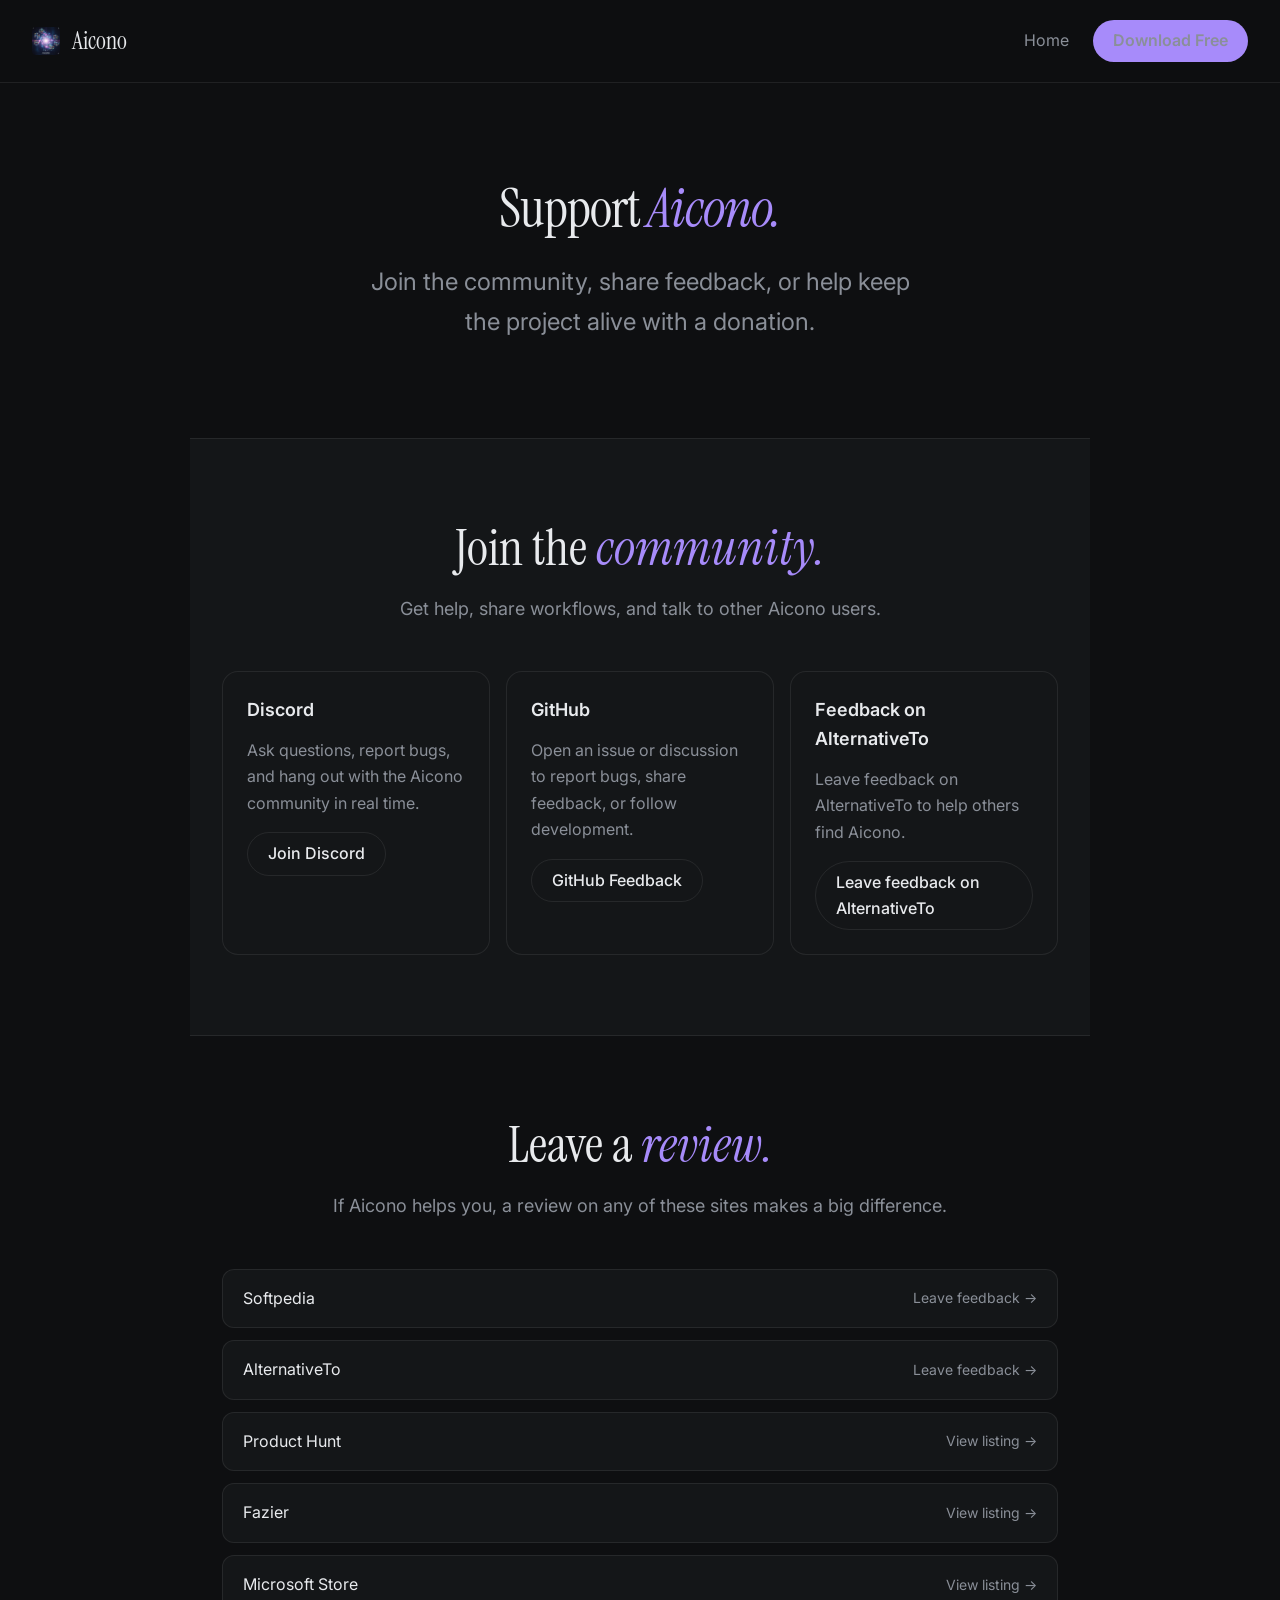
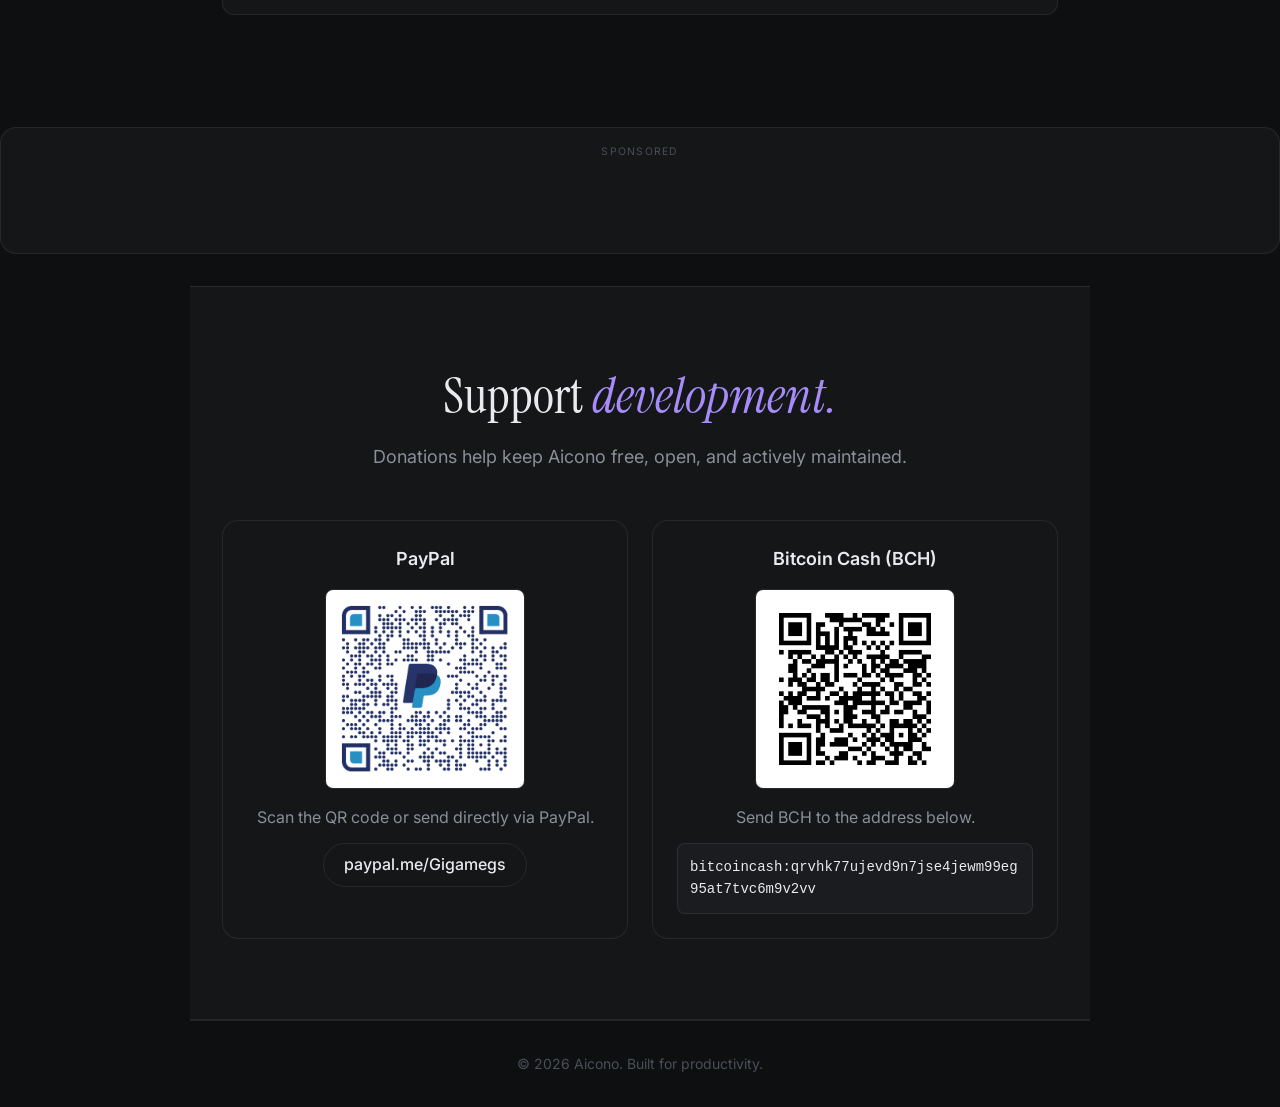
==== docs/support.html @ f2f0d13b "feat(landing): add support.html page; fix ad slots, discover grid, download URLs, main.png container" ====
<!DOCTYPE html>
<html lang="en" data-theme="dark">
<head>
<meta charset="UTF-8">
<meta name="viewport" content="width=device-width, initial-scale=1.0">

<!-- Google Ads -->
<script async src="https://pagead2.googlesyndication.com/pagead/js/adsbygoogle.js?client=ca-pub-6449563648591184"
     crossorigin="anonymous"></script>

  <title>Aicono: Support &amp; Donate</title>
<meta name="description" content="Support Aicono. Join the Discord community, leave a review, or donate via PayPal or Bitcoin Cash.">
  <link rel="icon" type="image/png" href="logo-3.png">
  <link rel="canonical" href="https://tetramatrix.github.io/Aicono/support.html">
  <meta name="robots" content="index, follow">
  <meta name="theme-color" content="#0e0f11">
<link rel="preconnect" href="https://fonts.googleapis.com">
<link rel="preconnect" href="https://fonts.gstatic.com" crossorigin>
<link href="https://fonts.googleapis.com/css2?family=Inter:wght@300..700&family=Instrument+Serif:ital@0;1&display=swap" rel="stylesheet">

<style>
:root, [data-theme="dark"] {
  --color-bg:             #0e0f11;
  --color-surface:        #141618;
  --color-surface-2:      #1a1c1f;
  --color-surface-3:      #202226;
  --color-border:         rgba(255,255,255,0.08);
  --color-text:           #e8eaed;
  --color-text-muted:     #8a8f98;
  --color-text-faint:     #4a4f58;
  --color-primary:        #A78BFA;
  --color-primary-hover:  #8B5CF6;
  --color-primary-dim:    rgba(167,139,250,0.12);
  --color-free:           #4ade80;
  --color-free-dim:       rgba(74,222,128,0.12);

  --font-display: 'Instrument Serif', Georgia, serif;
  --font-body: 'Inter', system-ui, sans-serif;

  --text-xs:   clamp(0.75rem, 0.7rem + 0.25vw, 0.875rem);
  --text-sm:   clamp(0.875rem, 0.8rem + 0.35vw, 1rem);
  --text-base: clamp(1rem, 0.95rem + 0.25vw, 1.125rem);
  --text-lg:   clamp(1.125rem, 1rem + 0.75vw, 1.5rem);
  --text-xl:   clamp(1.5rem, 1.2rem + 1.25vw, 2.25rem);
  --text-2xl:  clamp(2rem, 1.2rem + 2.5vw, 3.5rem);
  --text-hero: clamp(2rem, 1rem + 3vw, 3.5rem);

  --space-1: 0.25rem; --space-2: 0.5rem; --space-3: 0.75rem;
  --space-4: 1rem; --space-5: 1.25rem; --space-6: 1.5rem;
  --space-8: 2rem; --space-10: 2.5rem; --space-12: 3rem;
  --space-16: 4rem; --space-20: 5rem; --space-24: 6rem;

  --radius-sm: 0.375rem; --radius-md: 0.5rem; --radius-lg: 0.75rem;
  --radius-xl: 1rem; --radius-2xl: 1.5rem; --radius-full: 9999px;
}

[data-theme="light"] {
  --color-bg:             #f9fafb;
  --color-surface:        #ffffff;
  --color-surface-2:      #f3f4f6;
  --color-surface-3:      #e5e7eb;
  --color-border:         rgba(0,0,0,0.08);
  --color-text:           #111827;
  --color-text-muted:     #6b7280;
  --color-text-faint:     #9ca3af;
  --color-primary:        #7c3aed;
  --color-primary-hover:  #6d28d9;
  --color-primary-dim:    rgba(124,58,237,0.1);
  --color-free:           #16a34a;
  --color-free-dim:       rgba(22,163,74,0.1);
}

*, *::before, *::after { box-sizing: border-box; margin: 0; padding: 0; }
html { scroll-behavior: smooth; -webkit-font-smoothing: antialiased; }
body {
  min-height: 100dvh;
  font-family: var(--font-body);
  font-size: var(--text-base);
  color: var(--color-text);
  background: var(--color-bg);
  line-height: 1.6;
  overflow-x: hidden;
}
img { display: block; max-width: 100%; height: auto; }
ul { list-style: none; }
a { color: var(--color-primary); text-decoration: none; }
a:hover { color: var(--color-primary-hover); }

/* ── NAV ── */
nav {
  display: flex;
  align-items: center;
  justify-content: space-between;
  padding: var(--space-5) var(--space-8);
  border-bottom: 1px solid var(--color-border);
  position: sticky; top: 0; z-index: 50;
  background: rgba(14,15,17,0.9);
  backdrop-filter: blur(12px);
}
.nav-logo {
  display: flex; align-items: center; gap: var(--space-3);
  font-family: var(--font-display);
  font-size: var(--text-lg);
  color: var(--color-text);
  text-decoration: none;
}
.nav-links { display: flex; align-items: center; gap: var(--space-6); }
.nav-links a {
  color: var(--color-text-muted); text-decoration: none;
  font-size: var(--text-sm); transition: color 160ms ease;
}
.nav-links a:hover { color: var(--color-text); }
.btn-primary {
  background: var(--color-primary);
  color: #0a1a17;
  font-size: var(--text-sm);
  font-weight: 600;
  padding: var(--space-2) var(--space-5);
  border-radius: var(--radius-full);
  border: none; cursor: pointer;
  text-decoration: none;
  transition: background 160ms ease, transform 120ms ease;
  display: inline-block;
}
.btn-primary:hover { background: var(--color-primary-hover); transform: translateY(-1px); }
.btn-outline {
  border: 1px solid var(--color-border);
  color: var(--color-text);
  font-size: var(--text-sm);
  font-weight: 500;
  padding: var(--space-2) var(--space-5);
  border-radius: var(--radius-full);
  cursor: pointer;
  text-decoration: none;
  transition: border-color 160ms ease, background 160ms ease;
  display: inline-block;
}
.btn-outline:hover { border-color: var(--color-primary); background: var(--color-primary-dim); }

/* ── HERO ── */
.hero {
  padding: clamp(var(--space-16), 10vw, var(--space-24)) var(--space-8);
  text-align: center;
  max-width: 800px;
  margin: 0 auto;
}
.hero h1 {
  font-family: var(--font-display);
  font-size: var(--text-hero);
  font-weight: 400;
  line-height: 1.1;
  margin-bottom: var(--space-6);
  letter-spacing: -0.02em;
}
.hero h1 em { font-style: italic; color: var(--color-primary); }
.hero-sub {
  font-size: var(--text-lg);
  color: var(--color-text-muted);
  max-width: 560px;
  margin: 0 auto;
  line-height: 1.65;
}

/* ── SECTIONS ── */
.section {
  padding: var(--space-20) var(--space-8);
  max-width: 900px;
  margin: 0 auto;
}
.section-alt {
  background: var(--color-surface);
  border-top: 1px solid var(--color-border);
  border-bottom: 1px solid var(--color-border);
}
.section-header {
  max-width: 640px;
  margin: 0 auto var(--space-12);
  text-align: center;
}
.section-header h2 {
  font-family: var(--font-display);
  font-size: var(--text-2xl);
  font-weight: 400;
  line-height: 1.15;
  margin-bottom: var(--space-4);
}
.section-header h2 em { font-style: italic; color: var(--color-primary); }
.section-header p {
  color: var(--color-text-muted);
  font-size: var(--text-base);
  line-height: 1.65;
}

/* ── CARDS ── */
.card-grid {
  display: grid;
  grid-template-columns: repeat(auto-fill, minmax(min(260px,100%), 1fr));
  gap: var(--space-4);
}
.card {
  background: var(--color-surface);
  border: 1px solid var(--color-border);
  border-radius: var(--radius-xl);
  padding: var(--space-6);
  transition: border-color 200ms, box-shadow 200ms;
}
.card:hover {
  border-color: rgba(167,139,250,0.2);
  box-shadow: 0 8px 32px rgba(167,139,250,0.04);
}
.card h3 {
  font-size: var(--text-base);
  font-weight: 600;
  color: var(--color-text);
  margin-bottom: var(--space-3);
}
.card p {
  font-size: var(--text-sm);
  color: var(--color-text-muted);
  line-height: 1.65;
  margin-bottom: var(--space-4);
}
.card a { display: inline-block; }

/* ── QR CODES ── */
.donate-grid {
  display: grid;
  grid-template-columns: repeat(auto-fill, minmax(min(280px,100%), 1fr));
  gap: var(--space-6);
  margin-top: var(--space-8);
}
.donate-card {
  background: var(--color-surface);
  border: 1px solid var(--color-border);
  border-radius: var(--radius-xl);
  padding: var(--space-6);
  text-align: center;
}
.donate-card h3 {
  font-size: var(--text-base);
  font-weight: 600;
  color: var(--color-text);
  margin-bottom: var(--space-4);
}
.donate-card img {
  max-width: 200px;
  margin: 0 auto var(--space-4);
  border-radius: var(--radius-md);
  border: 1px solid var(--color-border);
}
.donate-card p {
  font-size: var(--text-sm);
  color: var(--color-text-muted);
  line-height: 1.6;
  margin-bottom: var(--space-3);
  word-break: break-all;
}
.donate-card .address {
  font-family: 'Courier New', monospace;
  font-size: var(--text-xs);
  color: var(--color-text);
  background: var(--color-surface-2);
  padding: var(--space-3);
  border-radius: var(--radius-md);
  border: 1px solid var(--color-border);
  word-break: break-all;
  text-align: left;
}

/* ── REVIEW LINKS ── */
.review-list {
  display: flex;
  flex-direction: column;
  gap: var(--space-3);
  margin-top: var(--space-6);
}
.review-link {
  display: flex;
  align-items: center;
  justify-content: space-between;
  gap: var(--space-4);
  padding: var(--space-4) var(--space-5);
  background: var(--color-surface);
  border: 1px solid var(--color-border);
  border-radius: var(--radius-lg);
  color: var(--color-text);
  font-size: var(--text-sm);
  transition: border-color 160ms, background 160ms;
}
.review-link:hover {
  border-color: var(--color-primary);
  background: var(--color-primary-dim);
}
.review-link span { color: var(--color-text-muted); font-size: var(--text-xs); }

/* ── FOOTER ── */
footer {
  padding: var(--space-8);
  border-top: 1px solid var(--color-border);
  text-align: center;
  font-size: var(--text-xs);
  color: var(--color-text-faint);
  max-width: 900px; margin: 0 auto;
}

/* ── ADSENSE INLINE ADS ── */
.ad-container {
  margin: var(--space-8) auto;
  max-width: 100%;
  overflow: hidden;
  border-radius: var(--radius-xl);
  background: var(--color-surface);
  border: 1px solid var(--color-border);
  padding: var(--space-4);
  text-align: center;
  max-height: 520px;
}
.ad-label {
  font-size: 0.65rem;
  text-transform: uppercase;
  letter-spacing: 0.12em;
  color: var(--color-text-faint);
  margin-bottom: var(--space-2);
}

/* ── MOBILE ── */
@media (max-width: 768px) {
  nav { padding: var(--space-4); }
  .nav-links { gap: var(--space-3); }
  .hero { padding: var(--space-12) var(--space-5); }
  .section { padding: var(--space-12) var(--space-4); }
}

::-webkit-scrollbar { width: 6px; }
::-webkit-scrollbar-track { background: var(--color-bg); }
::-webkit-scrollbar-thumb { background: var(--color-surface-3); border-radius: 3px; }
</style>
</head>
<body>

<!-- NAV -->
<nav>
  <a href="index.html" class="nav-logo">
    <img src="logo-3.png" alt="Aicono" width="28" height="28" style="border-radius:4px;vertical-align:middle;">
    Aicono
  </a>
  <div class="nav-links">
    <a href="index.html">Home</a>
    <a href="https://github.com/Tetramatrix/Aicono/raw/refs/heads/main/docs/Aicono.exe" class="btn-primary">Download Free</a>
  </div>
</nav>

<!-- HERO -->
<section class="hero">
  <h1>Support <em>Aicono.</em></h1>
  <p class="hero-sub">
    Join the community, share feedback, or help keep the project alive with a donation.
  </p>
</section>

<!-- COMMUNITY -->
<section class="section section-alt" id="community">
  <div class="section-header">
    <h2>Join the <em>community.</em></h2>
    <p>Get help, share workflows, and talk to other Aicono users.</p>
  </div>
  <div class="card-grid">
    <div class="card">
      <h3>Discord</h3>
      <p>Ask questions, report bugs, and hang out with the Aicono community in real time.</p>
      <a href="https://discord.gg/4QkQSfSATF" target="_blank" class="btn-outline">Join Discord</a>
    </div>
    <div class="card">
      <h3>GitHub</h3>
      <p>Open an issue or discussion to report bugs, share feedback, or follow development.</p>
      <a href="https://github.com/Tetramatrix/Aicono" target="_blank" class="btn-outline">GitHub Feedback</a>
    </div>
    <div class="card">
      <h3>Feedback on AlternativeTo</h3>
      <p>Leave feedback on AlternativeTo to help others find Aicono.</p>
      <a href="https://alternativeto.net/software/aicono/about/" target="_blank" rel="noopener noreferrer" class="btn-outline">Leave feedback on AlternativeTo</a>
    </div>
  </div>
</section>

<!-- REVIEWS -->
<section class="section" id="reviews">
  <div class="section-header">
    <h2>Leave a <em>review.</em></h2>
    <p>If Aicono helps you, a review on any of these sites makes a big difference.</p>
  </div>
  <div class="review-list">
    <a href="https://www.softpedia.com/get/Desktop-Enhancements/Other-Desktop-Enhancements/Aicono.shtml" class="review-link" target="_blank" rel="noopener">
      Softpedia <span>Leave feedback →</span>
    </a>
    <a href="https://alternativeto.net/software/aicono" class="review-link" target="_blank" rel="noopener">
      AlternativeTo <span>Leave feedback →</span>
    </a>
    <a href="https://www.producthunt.com/products/aicono" class="review-link" target="_blank" rel="noopener">
      Product Hunt <span>View listing →</span>
    </a>
    <a href="https://fazier.com" class="review-link" target="_blank" rel="noopener">
      Fazier <span>View listing →</span>
    </a>
    <a href="https://apps.microsoft.com/detail/9ngfc27j1vbx" class="review-link" target="_blank" rel="noopener">
      Microsoft Store <span>View listing →</span>
    </a>
  </div>
</section>

<!-- AD SPOT - Support Page -->
<div class="ad-container">
  <p class="ad-label">Sponsored</p>
  <ins class="adsbygoogle"
       style="display:inline-block;width:468px;height:60px"
       data-ad-client="ca-pub-6449563648591184"
       data-ad-slot="9406329687"></ins>
  <script>(adsbygoogle = window.adsbygoogle || []).push({});</script>
</div>

<!-- DONATE -->
<section class="section section-alt" id="donate">
  <div class="section-header">
    <h2>Support <em>development.</em></h2>
    <p>Donations help keep Aicono free, open, and actively maintained.</p>
  </div>
  <div class="donate-grid">
    <div class="donate-card">
      <h3>PayPal</h3>
      <img src="qrcode.png" alt="PayPal QR code">
      <p>Scan the QR code or send directly via PayPal.</p>
      <a href="https://paypal.me/Gigamegs" target="_blank" class="btn-outline">paypal.me/Gigamegs</a>
    </div>
    <div class="donate-card">
      <h3>Bitcoin Cash (BCH)</h3>
      <img src="bch_qrcode.png" alt="Bitcoin Cash QR code">
      <p>Send BCH to the address below.</p>
      <div class="address">bitcoincash:qrvhk77ujevd9n7jse4jewm99eg95at7tvc6m9v2vv</div>
    </div>
  </div>
</section>

<!-- FOOTER -->
<footer>
  <span>© 2026 Aicono. Built for productivity.</span>
</footer>

</body>
</html>
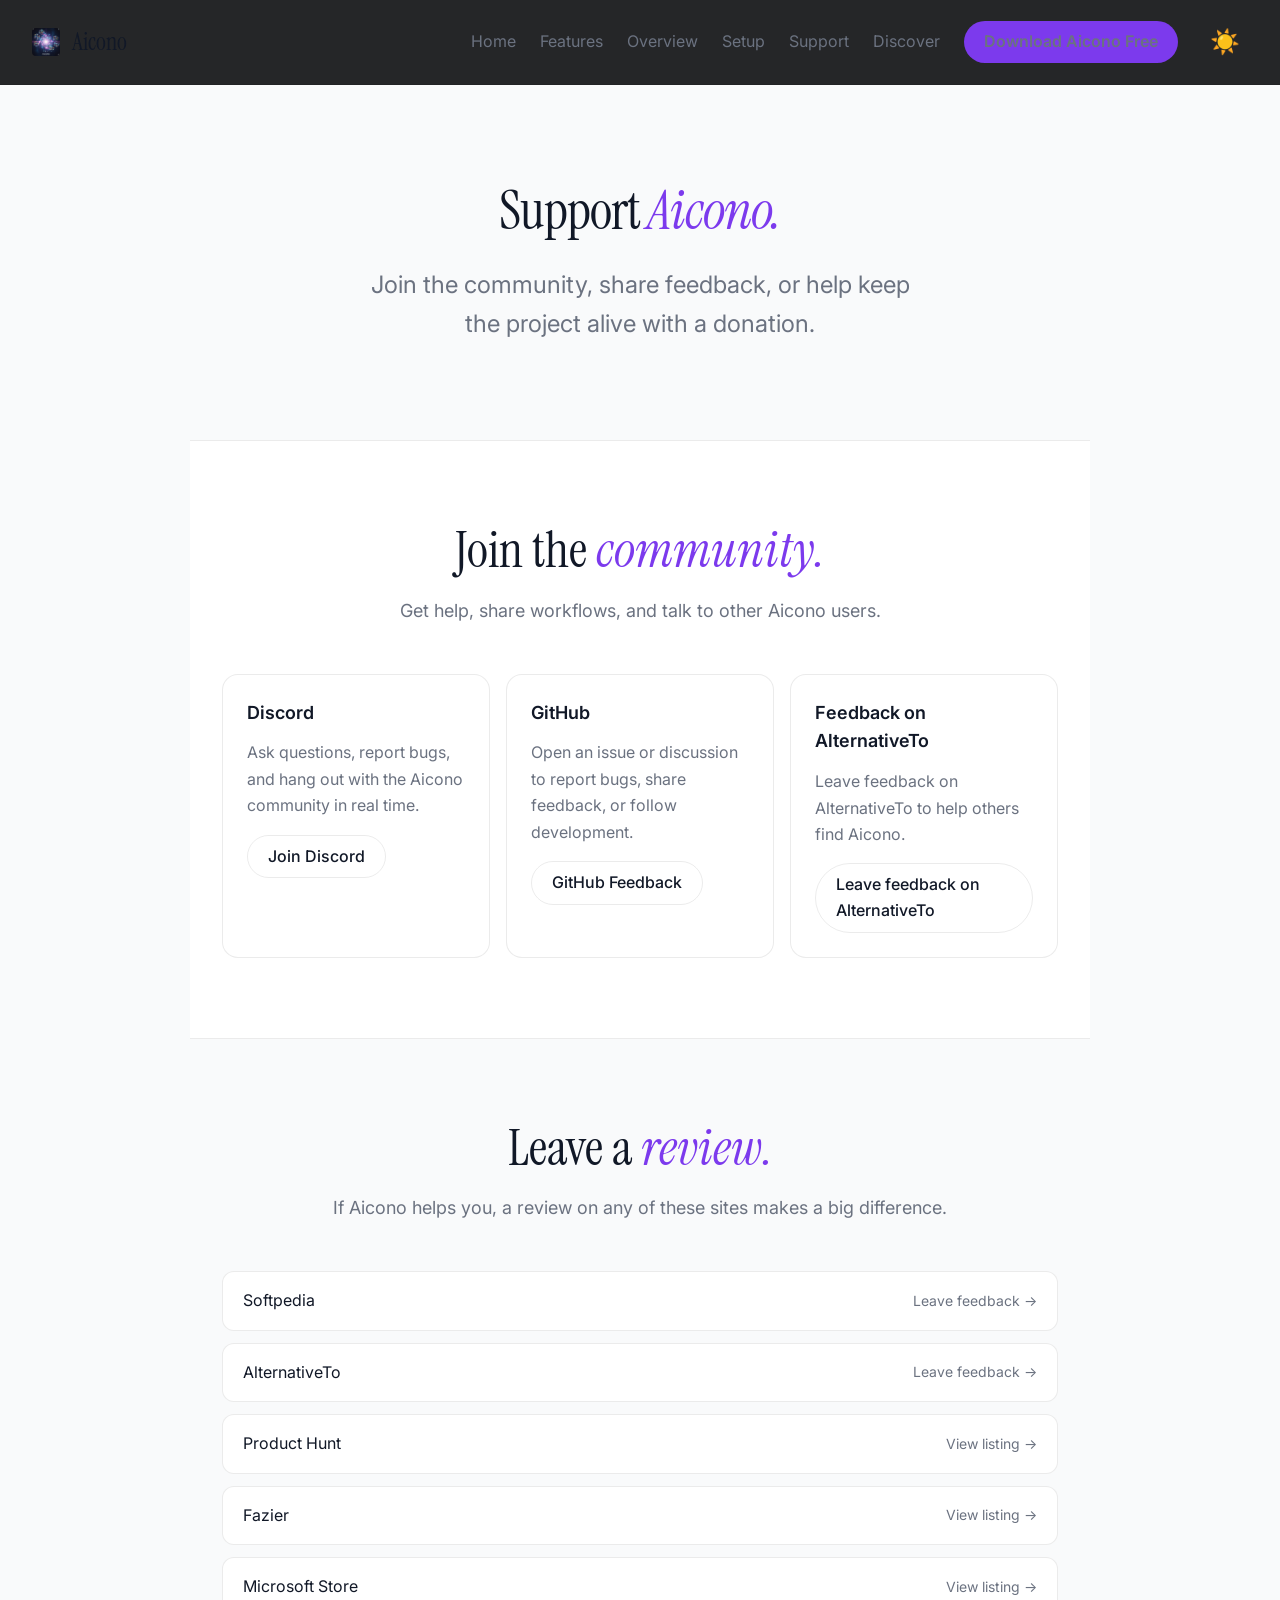
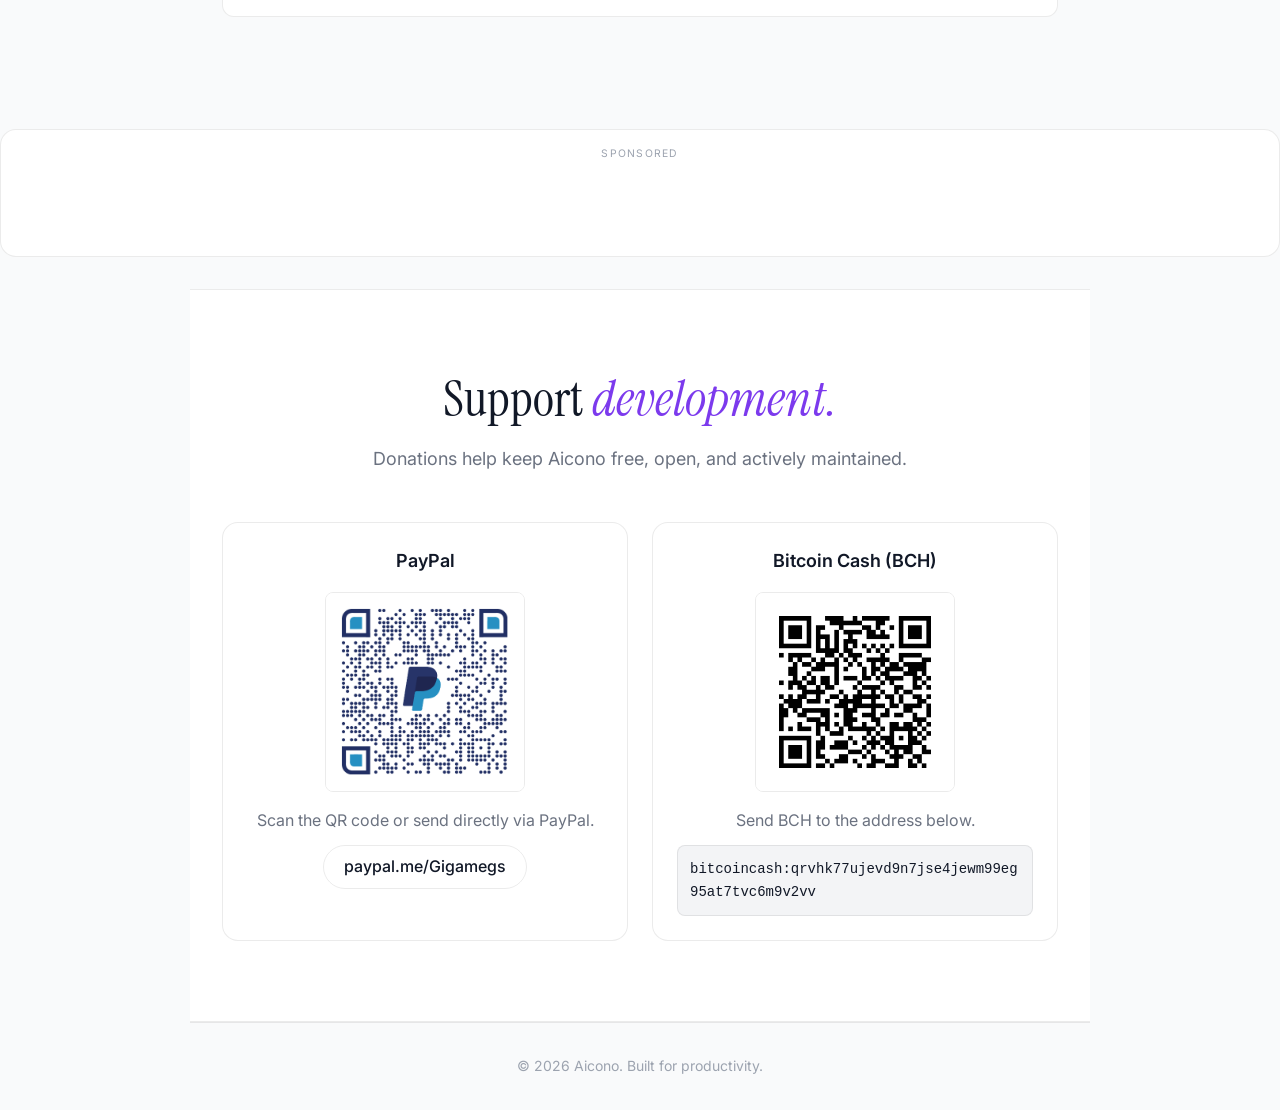
==== commit 58690865: "feat(docs): add theme toggle functionality to support.html - Add `#menuToggle` button with `aria-exp" ====
--- a/docs/support.html
+++ b/docs/support.html
@@ -17,6 +17,16 @@
 <link rel="preconnect" href="https://fonts.googleapis.com">
 <link rel="preconnect" href="https://fonts.gstatic.com" crossorigin>
 <link href="https://fonts.googleapis.com/css2?family=Inter:wght@300..700&family=Instrument+Serif:ital@0;1&display=swap" rel="stylesheet">
+
+<script>
+  (function(){
+    var stored=localStorage.getItem('theme');
+    if(stored){document.documentElement.setAttribute('data-theme',stored);}
+    else if(window.matchMedia&&window.matchMedia('(prefers-color-scheme: light)').matches){
+      document.documentElement.setAttribute('data-theme','light');
+    }
+  })();
+</script>
 
 <style>
 :root, [data-theme="dark"] {
@@ -326,7 +336,23 @@
 /* ── MOBILE ── */
 @media (max-width: 768px) {
   nav { padding: var(--space-4); }
-  .nav-links { gap: var(--space-3); }
+  #menuToggle { display: block !important; }
+  .nav-links {
+    display: none;
+    position: absolute;
+    top: 100%;
+    left: 0;
+    right: 0;
+    background: var(--color-surface);
+    border-bottom: 1px solid var(--color-border);
+    flex-direction: column;
+    padding: var(--space-4);
+    gap: var(--space-3);
+    z-index: 40;
+  }
+  .nav-links.open { display: flex; }
+  .nav-links a { padding: var(--space-2) 0; }
+  nav { position: relative; }
   .hero { padding: var(--space-12) var(--space-5); }
   .section { padding: var(--space-12) var(--space-4); }
 }
@@ -344,10 +370,17 @@
     <img src="logo-3.png" alt="Aicono" width="28" height="28" style="border-radius:4px;vertical-align:middle;">
     Aicono
   </a>
-  <div class="nav-links">
+  <div class="nav-links" id="navLinks">
     <a href="index.html">Home</a>
-    <a href="https://github.com/Tetramatrix/Aicono/raw/refs/heads/main/docs/Aicono.exe" class="btn-primary">Download Free</a>
-  </div>
+    <a href="index.html#features">Features</a>
+    <a href="index.html#overview">Overview</a>
+    <a href="index.html#setup">Setup</a>
+    <a href="support.html">Support</a>
+    <a href="index.html#discover">Discover</a>
+    <a href="https://github.com/Tetramatrix/Aicono/raw/refs/heads/main/docs/Aicono.exe" class="btn-primary">Download Aicono Free</a>
+    <button id="themeToggle" aria-label="Toggle light mode" style="background:none;border:none;color:var(--color-text-muted);cursor:pointer;font-size:var(--text-lg);padding:var(--space-2);">🌙</button>
+  </div>
+  <button id="menuToggle" aria-label="Toggle menu" aria-expanded="false" aria-controls="navLinks" style="display:none;background:none;border:none;color:var(--color-text);cursor:pointer;font-size:var(--text-xl);padding:var(--space-2);">☰</button>
 </nav>
 
 <!-- HERO -->
@@ -445,5 +478,36 @@
   <span>© 2026 Aicono. Built for productivity.</span>
 </footer>
 
+<script>
+(function() {
+  'use strict';
+  var toggle = document.getElementById('menuToggle');
+  var links = document.getElementById('navLinks');
+  if (toggle && links) {
+    toggle.addEventListener('click', function() {
+      var expanded = toggle.getAttribute('aria-expanded') === 'true';
+      toggle.setAttribute('aria-expanded', String(!expanded));
+      links.classList.toggle('open');
+      toggle.textContent = expanded ? '☰' : '✕';
+    });
+  }
+  var themeBtn = document.getElementById('themeToggle');
+  var stored = localStorage.getItem('theme');
+  var prefersLight = window.matchMedia('(prefers-color-scheme: light)').matches;
+  var theme = stored || (prefersLight ? 'light' : 'dark');
+  document.documentElement.setAttribute('data-theme', theme);
+  if (themeBtn) {
+    themeBtn.textContent = theme === 'dark' ? '🌙' : '☀️';
+    themeBtn.addEventListener('click', function() {
+      var current = document.documentElement.getAttribute('data-theme');
+      var next = current === 'dark' ? 'light' : 'dark';
+      document.documentElement.setAttribute('data-theme', next);
+      localStorage.setItem('theme', next);
+      themeBtn.textContent = next === 'dark' ? '🌙' : '☀️';
+    });
+  }
+})();
+</script>
+
 </body>
 </html>
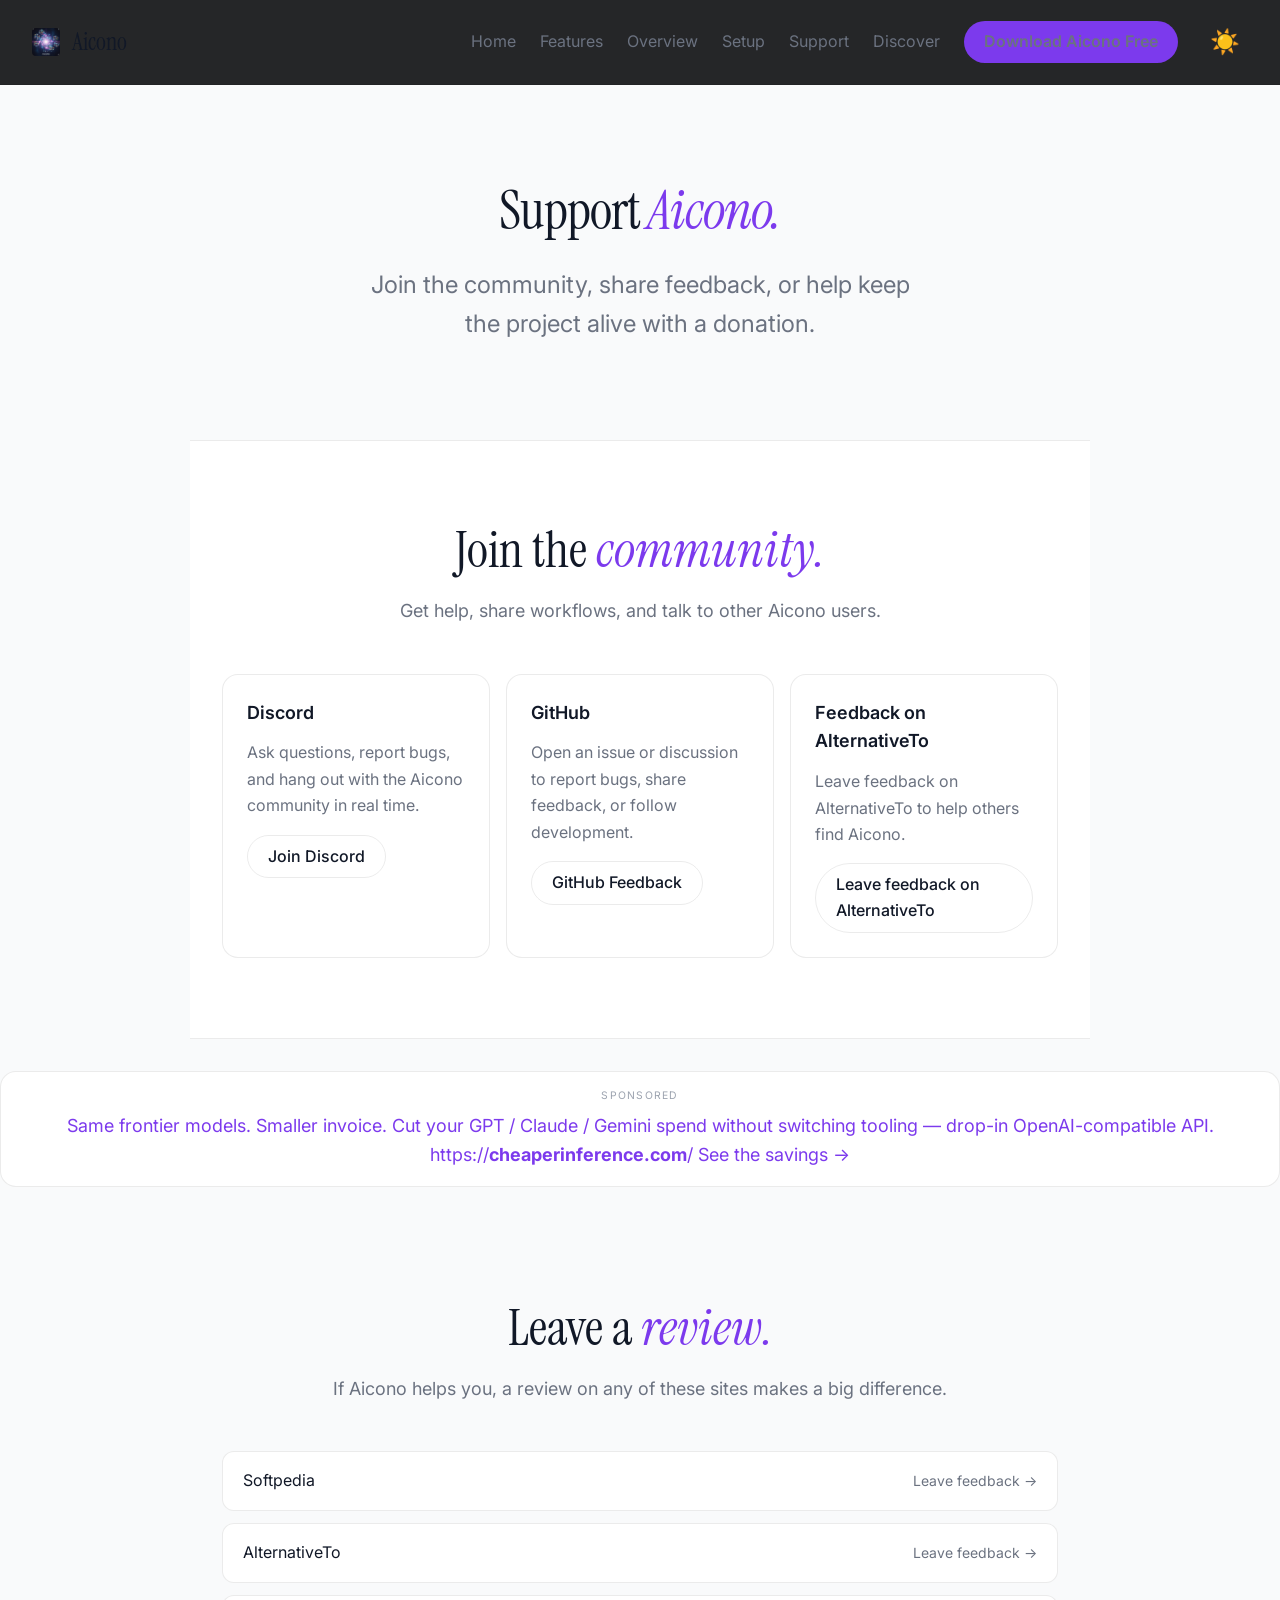
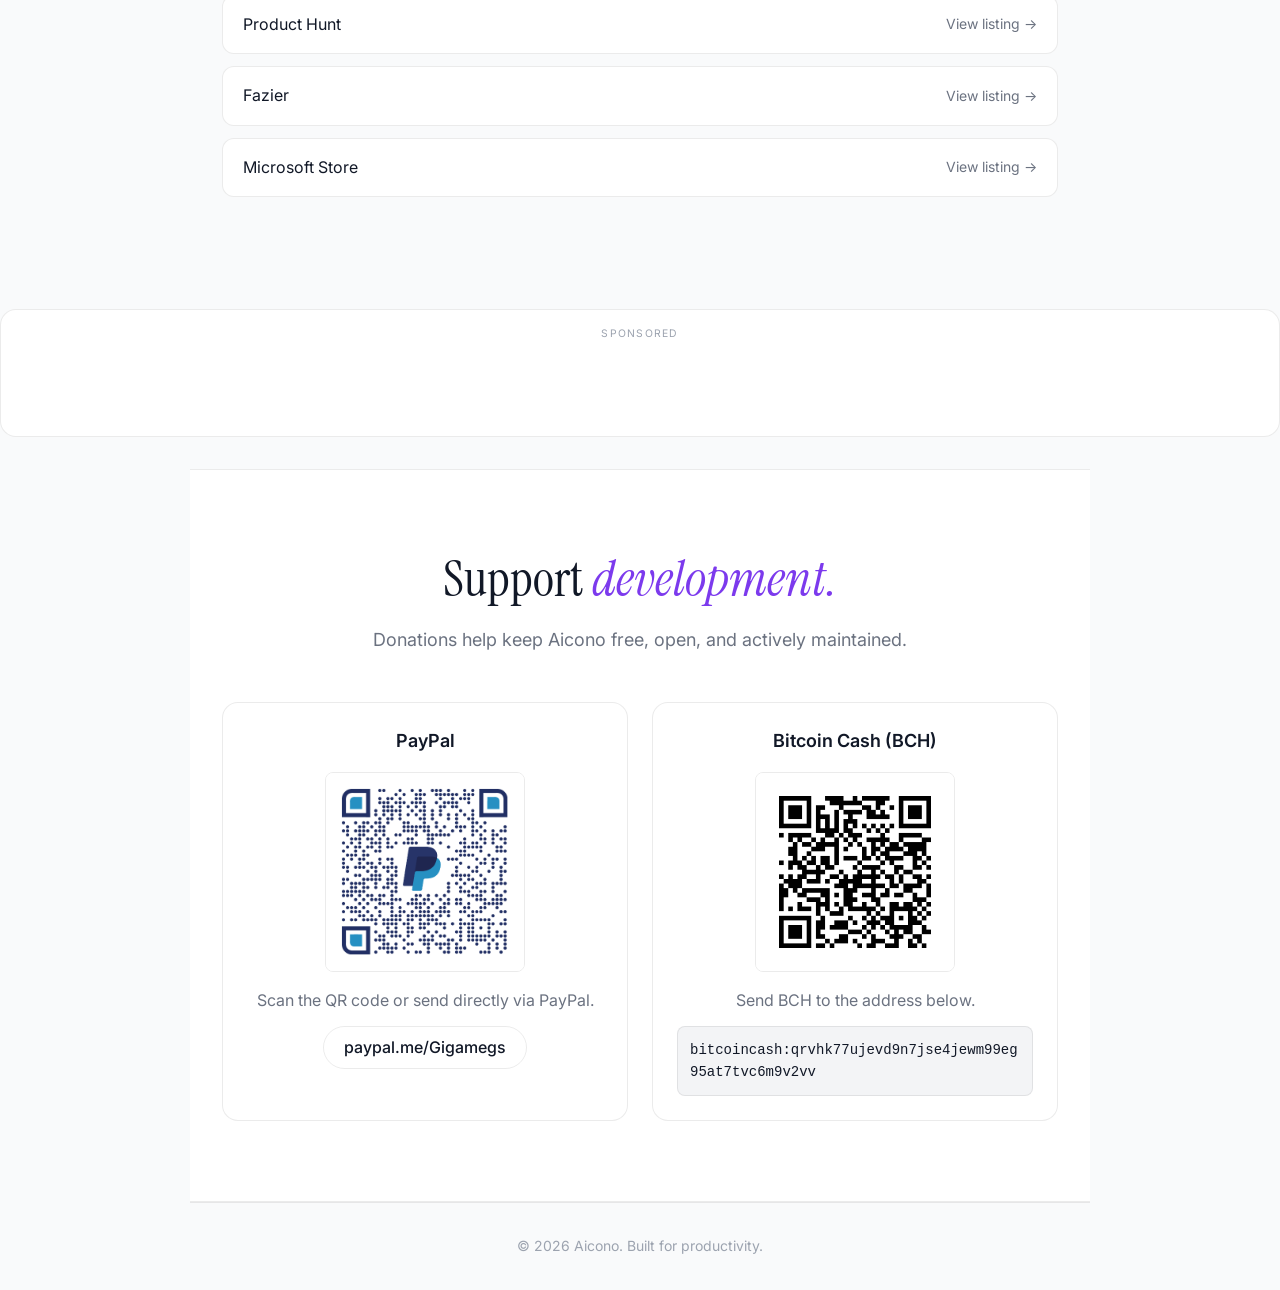
==== commit 8f0b3584: "feat(landing): add CheaperInference ci-cta pills and ci-adbar banner to Aicono" ====
--- a/docs/support.html
+++ b/docs/support.html
@@ -415,6 +415,19 @@
     </div>
   </div>
 </section>
+
+<!-- SPONSORED: CheaperInference (affiliate) -->
+<div class="ad-container">
+  <p class="ad-label">Sponsored</p>
+  <a class="ci-adbar" href="https://cheaperinference.com/?ref=P3HIwhP1AH" target="_blank" rel="sponsored noopener noreferrer">
+    <span class="ci-adbody">
+      <span class="ci-adhead"><span class="ci-adlink">Same frontier models. Smaller invoice.</span></span>
+      <span class="ci-addesc">Cut your GPT / Claude / Gemini spend without switching tooling — drop-in OpenAI-compatible API.</span>
+      <span class="ci-adurl">https://<b>cheaperinference.com</b>/</span>
+    </span>
+    <span class="ci-adbtn">See the savings →</span>
+  </a>
+</div>
 
 <!-- REVIEWS -->
 <section class="section" id="reviews">
